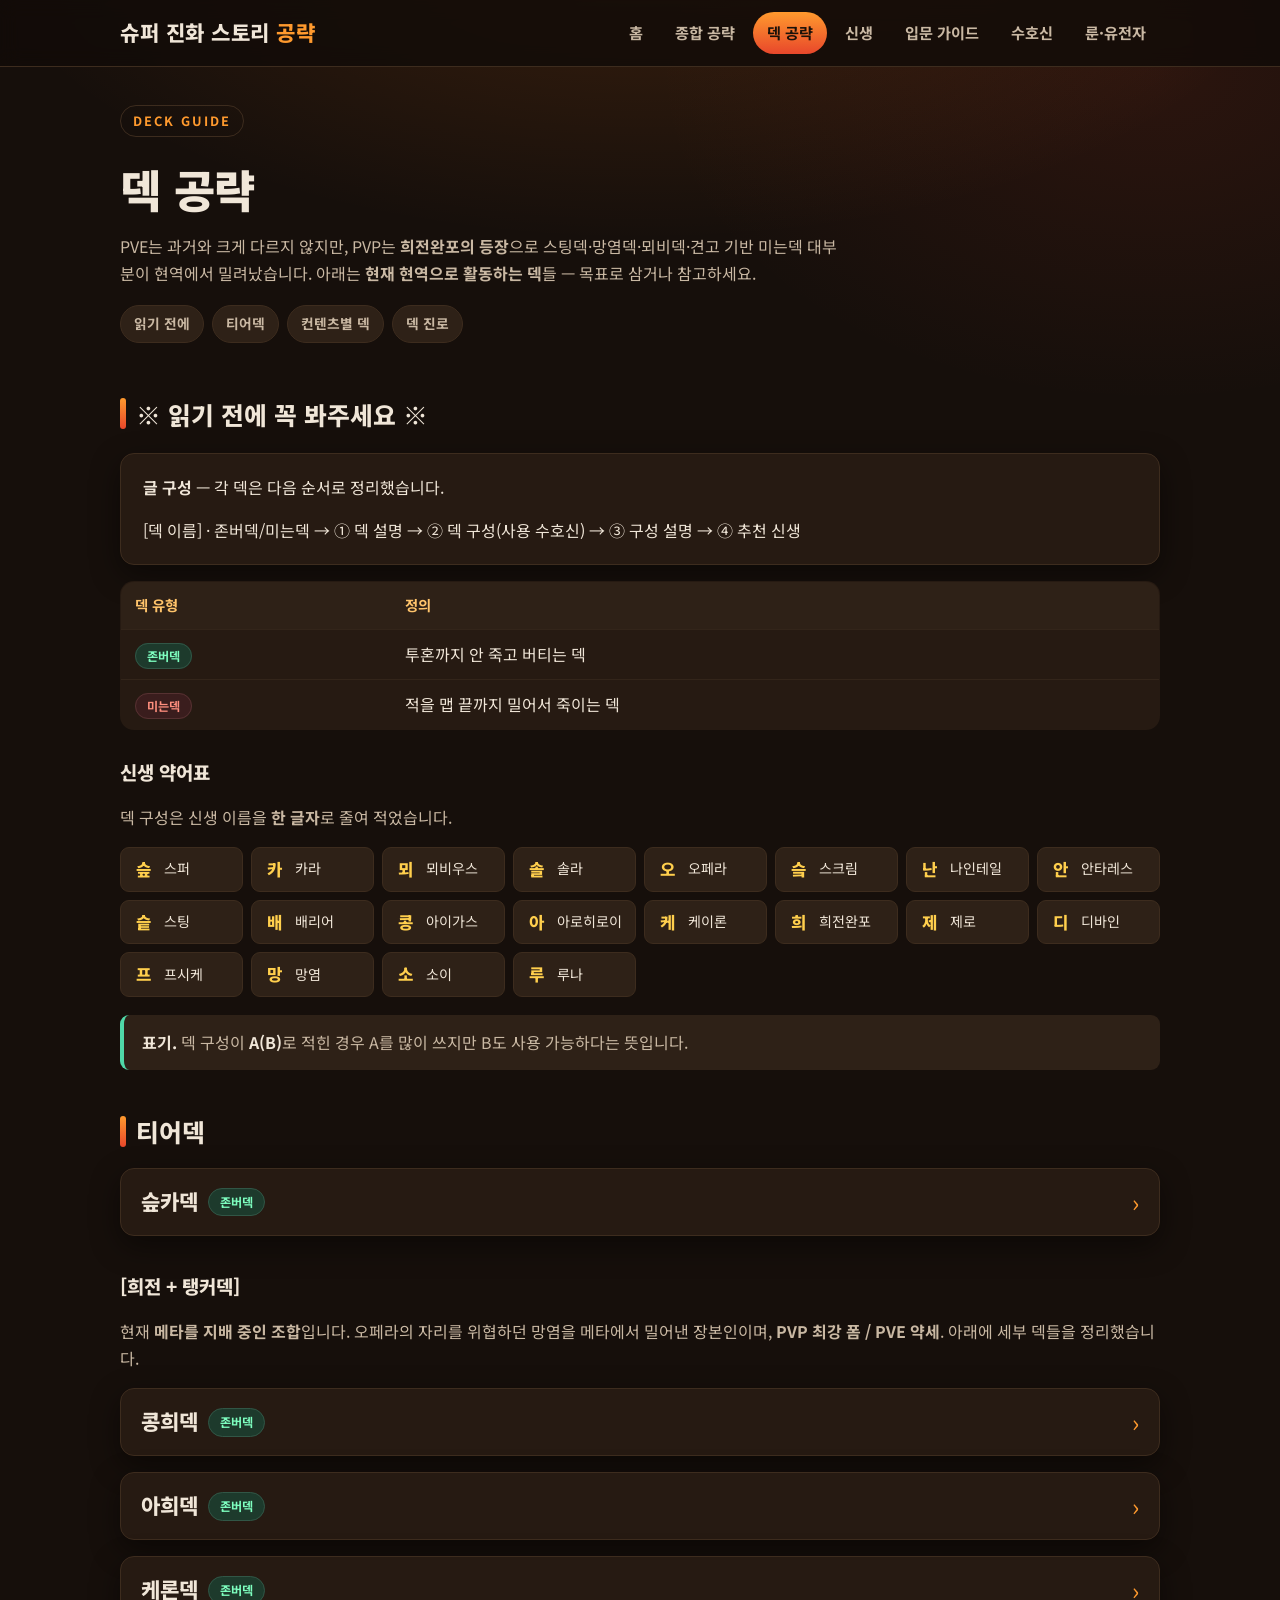
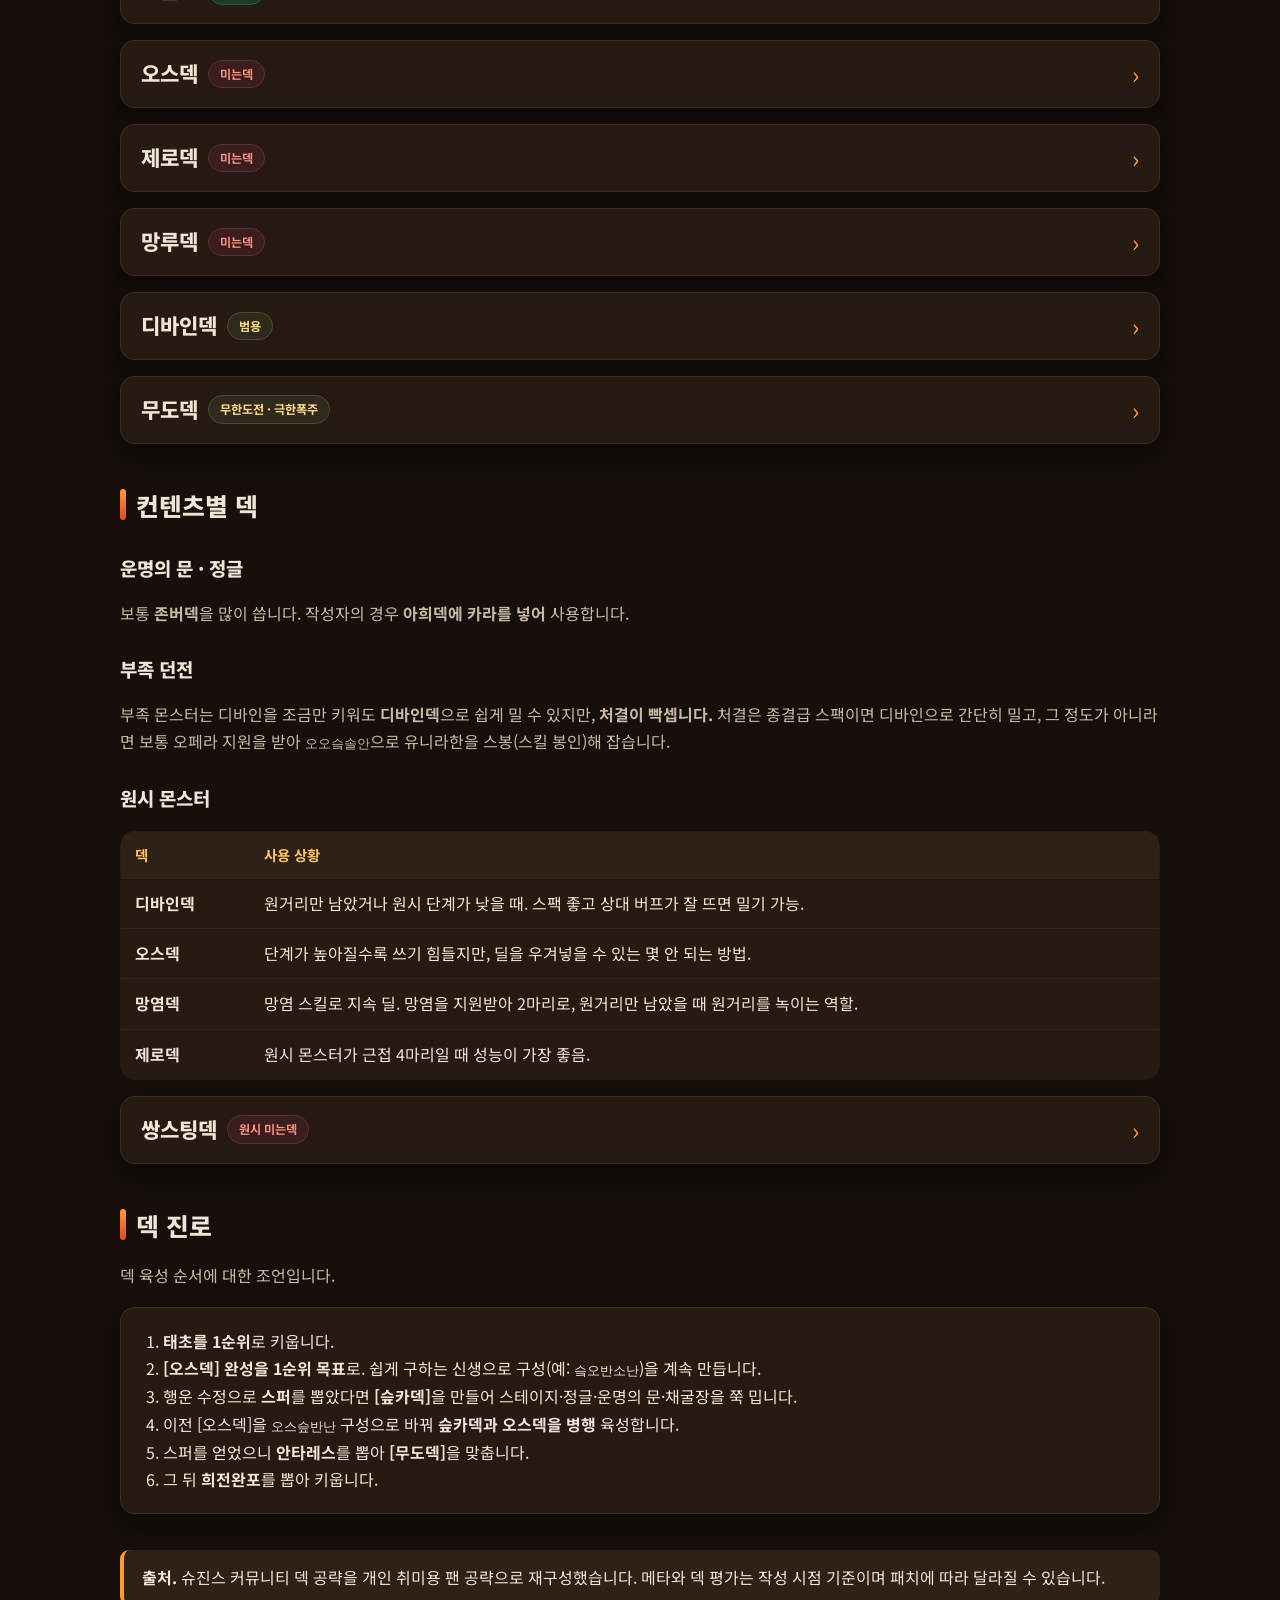
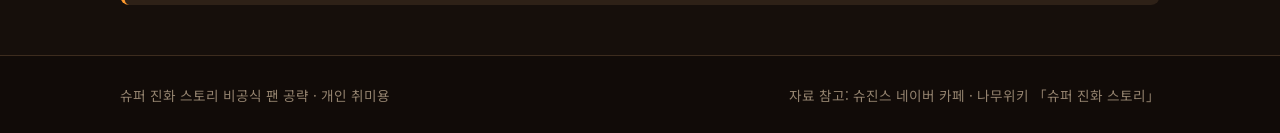
==== deck.html @ c597f644 "슈퍼 진화 스토리 공략 사이트 초기 배포 메인/종합공략/덱공략/신생/입문/수호신/룬·유전자 페이지 + 공유 CSS/JS. GitHub Pages 배포용(.nojekyll), 카페 " ====
<!DOCTYPE html>
<html lang="ko">
<head>
  <meta charset="UTF-8">
  <meta name="viewport" content="width=device-width, initial-scale=1.0">
  <title>덱 공략 — 슈퍼 진화 스토리</title>
  <meta name="description" content="슈퍼 진화 스토리 현역 덱 공략. 슾카덱·희전+탱커덱·오스덱·제로덱·디바인덱 등 PVP/PVE 현역 덱 구성과 운용, 덱 진로까지.">
  <link rel="preconnect" href="https://fonts.googleapis.com">
  <link rel="preconnect" href="https://fonts.gstatic.com" crossorigin>
  <link rel="stylesheet" href="https://fonts.googleapis.com/css2?family=Noto+Sans+KR:wght@400;500;700;800;900&display=swap">
  <link rel="stylesheet" href="assets/style.css">
</head>
<body>

  <header class="site-header">
    <div class="header-inner">
      <a class="brand" href="index.html">슈퍼 진화 스토리 <span>공략</span></a>
      <button class="nav-toggle" aria-label="메뉴 열기">☰</button>
      <nav class="site-nav">
        <a href="index.html">홈</a>
        <a href="tips.html">종합 공략</a>
        <a href="deck.html" aria-current="page">덱 공략</a>
        <a href="sinsaeng.html">신생</a>
        <a href="guide.html">입문 가이드</a>
        <a href="guardian.html">수호신</a>
        <a href="rune-gene.html">룬·유전자</a>
      </nav>
    </div>
  </header>

  <main class="wrap">
    <div class="page-head">
      <span class="kicker">Deck Guide</span>
      <h1>덱 공략</h1>
      <p class="lead">PVE는 과거와 크게 다르지 않지만, PVP는 <b>희전완포의 등장</b>으로
        스팅덱·망염덱·뫼비덱·견고 기반 미는덱 대부분이 현역에서 밀려났습니다.
        아래는 <b>현재 현역으로 활동하는 덱</b>들 — 목표로 삼거나 참고하세요.</p>
      <nav class="toc">
        <a href="#read">읽기 전에</a>
        <a href="#tier">티어덱</a>
        <a href="#content-deck">컨텐츠별 덱</a>
        <a href="#path">덱 진로</a>
      </nav>
    </div>

    <!-- ===== 읽기 전에 ===== -->
    <section class="block" id="read">
      <h2>※ 읽기 전에 꼭 봐주세요 ※</h2>

      <div class="panel">
        <p style="margin-top:0;"><b>글 구성</b> — 각 덱은 다음 순서로 정리했습니다.</p>
        <p style="margin:0;">[덱 이름] · 존버덱/미는덱 → ① 덱 설명 → ② 덱 구성(사용 수호신) → ③ 구성 설명 → ④ 추천 신생</p>
      </div>

      <div class="table-scroll">
        <table>
          <thead><tr><th>덱 유형</th><th>정의</th></tr></thead>
          <tbody>
            <tr><td><span class="deck-type survive">존버덱</span></td><td>투혼까지 안 죽고 버티는 덱</td></tr>
            <tr><td><span class="deck-type push">미는덱</span></td><td>적을 맵 끝까지 밀어서 죽이는 덱</td></tr>
          </tbody>
        </table>
      </div>

      <h3>신생 약어표</h3>
      <p>덱 구성은 신생 이름을 <b>한 글자</b>로 줄여 적었습니다.</p>
      <div class="abbr-grid">
        <div class="abbr"><span class="ab">슾</span> 스퍼</div>
        <div class="abbr"><span class="ab">카</span> 카라</div>
        <div class="abbr"><span class="ab">뫼</span> 뫼비우스</div>
        <div class="abbr"><span class="ab">솔</span> 솔라</div>
        <div class="abbr"><span class="ab">오</span> 오페라</div>
        <div class="abbr"><span class="ab">슼</span> 스크림</div>
        <div class="abbr"><span class="ab">난</span> 나인테일</div>
        <div class="abbr"><span class="ab">안</span> 안타레스</div>
        <div class="abbr"><span class="ab">슽</span> 스팅</div>
        <div class="abbr"><span class="ab">배</span> 배리어</div>
        <div class="abbr"><span class="ab">콩</span> 아이가스</div>
        <div class="abbr"><span class="ab">아</span> 아로히로이</div>
        <div class="abbr"><span class="ab">케</span> 케이론</div>
        <div class="abbr"><span class="ab">희</span> 희전완포</div>
        <div class="abbr"><span class="ab">제</span> 제로</div>
        <div class="abbr"><span class="ab">디</span> 디바인</div>
        <div class="abbr"><span class="ab">프</span> 프시케</div>
        <div class="abbr"><span class="ab">망</span> 망염</div>
        <div class="abbr"><span class="ab">소</span> 소이</div>
        <div class="abbr"><span class="ab">루</span> 루나</div>
      </div>
      <p class="note tip"><b>표기.</b> 덱 구성이 <b>A(B)</b>로 적힌 경우 A를 많이 쓰지만 B도 사용 가능하다는 뜻입니다.</p>
    </section>

    <!-- ===== 티어덱 ===== -->
    <section class="block" id="tier">
      <h2>티어덱</h2>

      <!-- 슾카덱 -->
      <details class="deck">
        <summary class="deck-head"><h3>슾카덱</h3><span class="deck-type survive">존버덱</span><span class="deck-chev">›</span></summary>
        <div class="deck-body">
        <p>스퍼의 압도적인 탱킹과 <b>최대 체력 비례 %딜</b>로 딜링하는 덱. <b>PVE 최강 사기덱</b>입니다.
          PVP에서는 하드카운터 망염 때문에 나락을 갔었지만, 희전완포 등장으로 망염이 안 쓰이기 시작하면서
          희전완포 상대로 약한 뫼비우스를 빼고, 희전덱의 카운터인 나인테일을 채용해
          <b>희전완포 + 탱커덱 상대로 좋은 모습</b>을 보입니다.</p>
        <figure class="deck-img">
          <img src="assets/img/deck_seupka.png" alt="슾카덱 구성 슾카뫼반솔" loading="lazy">
          <figcaption><span class="code">슾카뫼반솔</span> <span class="gd">· 수호신 주작</span></figcaption>
        </figure>
        <p>스퍼·카라·솔라를 고정하고 뒤에 원딜을 배치합니다. 스퍼를 쓸 때 가장 많이 쓰게 될 덱으로,
          스테이지 적 구성에 따라 변형되며 PVP에서 고스팩 상대도 이기는 모습을 보여줍니다.</p>
        <div class="deck-alt">
          <span class="lab">변형:</span> <code>슾카반솔난</code>
          <span class="gd">기린 / 백호 / 주작</span> — 희전완포 + 탱커 조합을 카운터.
          단 스퍼 체형을 크게 키워 나인테일 1스킬 같은 범위공격에서 후방 아군을 보호하는 것이 강제되고,
          다른 덱에 약해 <b>뉴비에겐 비추천</b>.
        </div>
        <p class="fixed">※ 스퍼 · 카라 · 반 · 솔라 고정</p>
        <p class="rec"><b>추천 신생</b> — 뫼비우스, 나인테일, 사룡, 안타레스, @</p>
      </div>
      </details>

      <!-- 희전 + 탱커덱 카테고리 -->
      <h3 style="margin-top:34px;">[희전 + 탱커덱]</h3>
      <p>현재 <b>메타를 지배 중인 조합</b>입니다. 오페라의 자리를 위협하던 망염을 메타에서 밀어낸 장본인이며,
        <b>PVP 최강 폼 / PVE 약세</b>. 아래에 세부 덱들을 정리했습니다.</p>

      <!-- 콩희덱 -->
      <details class="deck">
        <summary class="deck-head"><h3>콩희덱</h3><span class="deck-type survive">존버덱</span><span class="deck-chev">›</span></summary>
        <div class="deck-body">
        <figure class="deck-img">
          <img src="assets/img/deck_konghui.png" alt="콩희덱 구성 콩카슾희난" loading="lazy">
          <figcaption><span class="code">콩카슾희난</span> <span class="gd">· 수호신 주작 / 백호 / 기린 / 청룡</span></figcaption>
        </figure>
        <p>탱킹 능력이 최상급인 아이가스에 희전·카라를 기생시킨 덱. 희전덱 중 유일하게
          <b>PVE에서도 좋은 모습</b>(단, 후반 해협은 별로)을 보입니다. 주의할 점은 카라의 회오리보다
          아이가스의 이속이 빠르면 상대 원딜에게 아이가스가 녹을 수 있다는 점, 그리고 아이가스 4스킬 탓에
          <b>오스덱에 약합니다</b>. 위 구성이 거의 완벽에 가까워 추천합니다.</p>
        <p class="fixed">※ 아이가스 · 카라 · 희전완포 고정 / 스퍼 채용 추천</p>
        <p class="rec"><b>추천 신생</b> — 미드나이트, 사룡, 나인테일, 반, 안타레스</p>
      </div>
      </details>

      <!-- 아희덱 -->
      <details class="deck">
        <summary class="deck-head"><h3>아희덱</h3><span class="deck-type survive">존버덱</span><span class="deck-chev">›</span></summary>
        <div class="deck-body">
        <figure class="deck-img">
          <img src="assets/img/deck_ahui.png" alt="아희덱 구성 아슾희난솔" loading="lazy">
          <figcaption><span class="code">아슾희난솔</span> <span class="gd">· 수호신 주작 / 기린 / 청룡</span></figcaption>
        </figure>
        <p>희전덱 중 <b>PVP에서 가장 좋은 덱</b>. 아로히로이의 순수 탱킹이 매우 뛰어나 조합도 다양합니다.
          미러전에서는 반·사룡을 채용하는 쪽이 더 좋습니다.</p>
        <div class="deck-alt">
          <span class="lab">다른 구성:</span>
          <code>아슾희반솔</code><code>아카슾희솔</code><code>아카반사난</code><code>아콩슾희난</code>
        </div>
        <p>스팩이 안 좋다면 <b>솔라 채용</b>을 추천합니다.</p>
        <p class="fixed">※ 아로히로이 · 희전완포 고정</p>
        <p class="rec"><b>추천 신생</b> — 스퍼, 나인테일, 솔라, 사룡, 반, 카라, 미드나이트, 아이가스, @</p>
      </div>
      </details>

      <!-- 케론덱 -->
      <details class="deck">
        <summary class="deck-head"><h3>케론덱</h3><span class="deck-type survive">존버덱</span><span class="deck-chev">›</span></summary>
        <div class="deck-body">
        <figure class="deck-img">
          <img src="assets/img/deck_keron.png" alt="케론덱 구성 케카희반솔" loading="lazy">
          <figcaption><span class="code">케카희반솔</span> <span class="gd">· 수호신 주작 / 기린 / 청룡</span></figcaption>
        </figure>
        <p>희전덱 중 성능은 가장 안 좋다고 평가받지만, <b>희전만 있다면 가장 만들기 쉬운</b> 장점이 있습니다.
          스킬 봉인을 막는 반, 힐러 겸 딜러 솔라, 케이론의 체급을 올려줄 카라가 모두 중요해
          위 구성을 거의 고정으로 사용합니다.</p>
        <p class="note">PVE에서는 희전 대신 <b>뫼비</b>를 채용합니다.</p>
      </div>
      </details>

      <!-- 오스덱 -->
      <details class="deck">
        <summary class="deck-head"><h3>오스덱</h3><span class="deck-type push">미는덱</span><span class="deck-chev">›</span></summary>
        <div class="deck-body">
        <p>모든 덱 상대로 이길 수도 질 수도 있는 덱. 이 게임에서 <b>가장 오래 메타 상위권에 군림</b> 중입니다.
          못 이기던 덱도 희전완포를 채용해 이기며, 현재 메타를 지배하는 <b>희전 + 탱커 조합을 카운터치기 가장 좋은 덱</b>입니다.</p>
        <figure class="deck-img">
          <img src="assets/img/deck_oseu.png" alt="오스덱 구성 슼오희반난" loading="lazy">
          <figcaption><span class="code">슼오희반난</span> <span class="gd">· 수호신 청룡 / 기린 / 백호</span></figcaption>
        </figure>
        <p>오페라·스크림을 고정하고 뒤에 원딜을 배치합니다. 현재 메타 최다 사용 조합이고 구성이 가장 자유로워,
          희전 + 탱커 조합을 녹이는 데 최적화돼 있습니다. 카라를 쓰는 덱 상대로는 나인테일을 앞에 배치해
          회오리 타이밍을 엇나가게 만듭니다. 미러전에서는 안타·스퍼를 채용한 덱이 좋습니다(예: <code>슼오슾반안</code>).</p>
        <div class="deck-alt">
          <span class="lab">다른 구성:</span>
          <code>슼오슾반안(난)</code><code>슼오슽반안(난)</code><code>슼오배반안(난)</code><code>슼오아안난</code>
        </div>
        <p class="fixed">※ 오페라 · 스크림 고정</p>
        <p class="rec"><b>추천 신생</b> — 희전완포, 스퍼, 반, 안타레스, 사룡, 나인테일, 스팅, 베리어, 아로히로이, @</p>
        <p class="note tip"><b>질문 많은 부분.</b> 스크림은 빨리 죽어서 오페라에게 버프를 주는 역할입니다 — <b>빨리 죽는 게 정상</b>이에요.</p>
      </div>
      </details>

      <!-- 제로덱 -->
      <details class="deck">
        <summary class="deck-head"><h3>제로덱</h3><span class="deck-type push">미는덱</span><span class="deck-chev">›</span></summary>
        <div class="deck-body">
        <p>압도적인 DPS로 상대를 녹이는 덱. 희전완포 등장으로 PVP에서는 밀려났지만,
          <b>오스덱을 잘 잡고 후반 스테이지를 밀기 위해 필수</b>로 만들어야 합니다.
          단, <b>견고룬 단계가 매우 중요</b>해 뉴비에겐 비추천.</p>
        <figure class="deck-img">
          <img src="assets/img/deck_zero.png" alt="제로덱 구성 배제슼(카)슽안" loading="lazy">
          <figcaption><span class="code">배제슼(카)슽안</span> <span class="gd">· 수호신 청룡</span></figcaption>
        </figure>
        <p>제로의 스킬을 활용해 상대를 벽까지 밀기 위해 근접 4마리 이상을 채용하고, 범위 공격이 있는 원딜을 배치합니다.
          제로가 초반에 녹는 것을 막아줄 배리어·스팅, 제로의 체급을 올려줄 스크림이나 카라를 채용합니다.
          스크림·카라 대신 울티머스·브루엘을 넣기도 합니다.</p>
        <p class="fixed">※ 배리어 · 제로 · 스팅 · @(근접) 고정</p>
        <p class="rec"><b>추천 신생</b> — 안타레스, 나인테일, 카르마, 브루엘, 울티머스</p>
      </div>
      </details>

      <!-- 망루덱 -->
      <details class="deck">
        <summary class="deck-head"><h3>망루덱</h3><span class="deck-type push">미는덱</span><span class="deck-chev">›</span></summary>
        <div class="deck-body">
        <p>이 글에 넣을지 가장 고민한 덱. 한 문장으로 요약하면 <i>"희전완포 나오기 전의 범부"</i>.
          슾카덱을 굉장히 잘 잡고, 희전덱 중 아희덱과는 비비지만 나머지 희전덱(특히 콩희, 오스+희전)은 못 이깁니다.</p>
        <figure class="deck-img">
          <img src="assets/img/deck_mangru.png" alt="망루덱 구성 망슼슽루안(난)" loading="lazy">
          <figcaption><span class="code">망슼슽루안(난)</span> <span class="gd">· 수호신 주작 / 청룡 / 기린</span></figcaption>
        </figure>
        <p>스크림 버프가 있을 때 최대한 이득을 봐야 하므로 <b>스크림·망염의 스팩이 매우 중요</b>합니다.
          스크림 대신 카라를 채용하기도 하지만, 희전완포의 존재 때문에 스크림이 더 좋습니다.</p>
        <p class="fixed">※ 망염 맨 앞 고정 · 루나 고정</p>
        <p class="rec"><b>추천 신생</b> — 희전완포, 스팅, 안타, 반(루나 채용 시 X), 스크림, 카라, 나인테일, 프시케, 사룡</p>
      </div>
      </details>

      <!-- 디바인덱 -->
      <details class="deck">
        <summary class="deck-head"><h3>디바인덱</h3><span class="deck-type util">범용</span><span class="deck-chev">›</span></summary>
        <div class="deck-body">
        <p>슾카덱 다음으로 <b>스테이지 밀기 좋은 덱</b>. 버프 제거가 있는 반이 하드카운터라 PVP에서는 안 좋지만,
          반이 없는 스테이지에서 활약합니다.</p>
        <figure class="deck-img">
          <img src="assets/img/deck_divine.png" alt="디바인덱 구성 디카뫼프솔" loading="lazy">
          <figcaption><span class="code">디카뫼프솔</span></figcaption>
        </figure>
        <p>디바인은 수호신을 쓰면 버프가 생기며 점점 강해지는 스킬을 가졌습니다. 수호신마다 버프가 다르며
          (기린은 상대에게 디버프), 이런 특성 때문에 디바인을 필두로 <b>디바인이 약한 타이밍을 보호해줄
          친구들</b>로 구성합니다.</p>
        <p class="note"><b>수호신 사용 순서:</b> 현무 → 기린 → 청룡 → 주작 → 백호</p>
        <p class="fixed">※ 디바인 고정</p>
        <p class="rec"><b>추천 신생</b> — 카라, 스크림, 프시케, 스팅, 뫼비우스, 솔라, 루나, 희전완포, 나인테일, 안타레스</p>
      </div>
      </details>

      <!-- 무도덱 -->
      <details class="deck">
        <summary class="deck-head"><h3>무도덱</h3><span class="deck-type util">무한도전 · 극한폭주</span><span class="deck-chev">›</span></summary>
        <div class="deck-body">
        <p>말 그대로 <b>무한도전·극한폭주에서만</b> 사용하는 덱. 소이 / 희전완포 중 무엇을 채용하느냐에 따라
          덱이 달라집니다. 둘 중 더 좋은 건 <b>종결 기준 소이</b>입니다.</p>
        <div class="note warn">안타가 들어가면 안타의 스택이 쌓일 때 <b>폭주가 적용 안 되는 버그</b>가 있어,
          <b>카라를 맨 앞에 두는 것을 고정</b>으로 합니다.</div>
        <figure class="deck-img">
          <img src="assets/img/deck_mudo_hui.png" alt="무도덱 희전완포 사용 구성 카안난솔오" loading="lazy">
          <figcaption><span class="code">카안난솔오</span> <span class="gd">· 희전완포 사용 · 지원: 희전완포 &gt; 스퍼</span></figcaption>
        </figure>
        <figure class="deck-img">
          <img src="assets/img/deck_mudo_soi.png" alt="무도덱 소이 사용 구성 카안난솔소" loading="lazy">
          <figcaption><span class="code">카안난솔소</span> <span class="gd">· 소이 사용 · 지원: 오페라 &gt; 스퍼</span></figcaption>
        </figure>
      </div>
      </details>
    </section>

    <!-- ===== 컨텐츠별 덱 ===== -->
    <section class="block" id="content-deck">
      <h2>컨텐츠별 덱</h2>

      <h3>운명의 문 · 정글</h3>
      <p>보통 <b>존버덱</b>을 많이 씁니다. 작성자의 경우 <b>아희덱에 카라를 넣어</b> 사용합니다.</p>

      <h3>부족 던전</h3>
      <p>부족 몬스터는 디바인을 조금만 키워도 <b>디바인덱</b>으로 쉽게 밀 수 있지만, <b>처결이 빡셉니다.</b>
        처결은 종결급 스팩이면 디바인으로 간단히 밀고, 그 정도가 아니라면 보통 오페라 지원을 받아
        <code>오오슼솔안</code>으로 유니라한을 스봉(스킬 봉인)해 잡습니다.</p>

      <h3>원시 몬스터</h3>
      <div class="table-scroll">
        <table>
          <thead><tr><th>덱</th><th>사용 상황</th></tr></thead>
          <tbody>
            <tr><td><b>디바인덱</b></td><td>원거리만 남았거나 원시 단계가 낮을 때. 스팩 좋고 상대 버프가 잘 뜨면 밀기 가능.</td></tr>
            <tr><td><b>오스덱</b></td><td>단계가 높아질수록 쓰기 힘들지만, 딜을 우겨넣을 수 있는 몇 안 되는 방법.</td></tr>
            <tr><td><b>망염덱</b></td><td>망염 스킬로 지속 딜. 망염을 지원받아 2마리로, 원거리만 남았을 때 원거리를 녹이는 역할.</td></tr>
            <tr><td><b>제로덱</b></td><td>원시 몬스터가 근접 4마리일 때 성능이 가장 좋음.</td></tr>
          </tbody>
        </table>
      </div>

      <details class="deck">
        <summary class="deck-head"><h3>쌍스팅덱</h3><span class="deck-type push">원시 미는덱</span><span class="deck-chev">›</span></summary>
        <div class="deck-body">
        <p>원시를 가장 잘 미는 덱. 근접만 녹일 수 있어, 한 번에 밀기 불가능한 <b>높은 단계 원시(보통 원시 3 이상)</b>에서
          사용합니다. <b>스크림과 스팅만 있으면</b> 사용 가능합니다.</p>
        <figure class="deck-img">
          <img src="assets/img/deck_ssangsting.png" alt="쌍스팅덱 구성 카솔슼슽슽" loading="lazy">
          <figcaption><span class="code">카솔슼슽슽</span></figcaption>
        </figure>
        <p>맨 앞에 자폭용 카라를 배치하고 스크림·솔라의 폭주를 터트린 뒤, 최후방의 스팅에
          <b>폭주 스크림 + 폭주 솔라 버프</b>를 입혀 반사딜로 녹이는 덱입니다. 수호신 계약 만렙이면
          현무 → 주작, 만렙이 아니라면 타이밍 맞춰 주작을 쓰면 됩니다.
          고스팩이라 카라가 소중하면 카라 대신 <b>부쉬에 신속룬</b>을 달아 폭주를 터트립니다.</p>
      </div>
      </details>
    </section>

    <!-- ===== 덱 진로 ===== -->
    <section class="block" id="path">
      <h2>덱 진로</h2>
      <p>덱 육성 순서에 대한 조언입니다.</p>
      <div class="panel">
        <ol style="margin:0; padding-left:20px;">
          <li><b>태초를 1순위</b>로 키웁니다.</li>
          <li><b>[오스덱] 완성을 1순위 목표</b>로. 쉽게 구하는 신생으로 구성(예: <code>슼오반소난</code>)을 계속 만듭니다.</li>
          <li>행운 수정으로 <b>스퍼</b>를 뽑았다면 <b>[슾카덱]</b>을 만들어 스테이지·정글·운명의 문·채굴장을 쭉 밉니다.</li>
          <li>이전 [오스덱]을 <code>오스슾반난</code> 구성으로 바꿔 <b>슾카덱과 오스덱을 병행</b> 육성합니다.</li>
          <li>스퍼를 얻었으니 <b>안타레스</b>를 뽑아 <b>[무도덱]</b>을 맞춥니다.</li>
          <li>그 뒤 <b>희전완포</b>를 뽑아 키웁니다.</li>
        </ol>
      </div>
    </section>

    <div class="note" style="margin-top:36px;">
      <b>출처.</b> 슈진스 커뮤니티 덱 공략을 개인 취미용 팬 공략으로 재구성했습니다.
      메타와 덱 평가는 작성 시점 기준이며 패치에 따라 달라질 수 있습니다.
    </div>

  </main>

  <footer class="site-footer">
    <div class="wrap">
      <span>슈퍼 진화 스토리 비공식 팬 공략 · 개인 취미용</span>
      <span>자료 참고: 슈진스 네이버 카페 · 나무위키 「슈퍼 진화 스토리」</span>
    </div>
  </footer>

  <script src="assets/script.js"></script>
</body>
</html>
---- assets/style.css ----
/* =========================================================
   슈퍼 진화 스토리 공략 — 공유 스타일
   다크 게임위키 테마 (게임 아트의 어둑한 실루엣 + 호박/잿불 톤)
   ========================================================= */

/* 폰트는 각 HTML <head>의 <link>로 로드 (file:// 환경에서 @import보다 안정적) */

:root {
  --bg:        #160f0b;
  --bg-2:      #1f1610;
  --panel:     #261a12;
  --panel-2:   #2e2117;
  --line:      #3d2c1e;
  --line-soft: #33251a;

  --ink:       #f0e6d8;
  --ink-soft:  #c9b8a3;
  --ink-mut:   #93826e;

  --amber:     #ff9a2e;
  --amber-lt:  #ffc46b;
  --ember:     #e8472b;
  --gold:      #ffcf4d;
  --jade:      #4fd8a8;

  --radius:    14px;
  --radius-sm: 9px;
  --shadow:    0 10px 30px rgba(0,0,0,.45);
  --maxw:      1080px;

  /* 제목·부제목·본문 모두 Noto Sans KR (굵기로 위계 구분) — 가장 표준·안정 */
  --head-xl: 'Noto Sans KR', 'Malgun Gothic', 'Apple SD Gothic Neo', sans-serif;
  --head:    'Noto Sans KR', 'Malgun Gothic', 'Apple SD Gothic Neo', sans-serif;
  --body:    'Noto Sans KR', 'Malgun Gothic', 'Apple SD Gothic Neo', sans-serif;
}

* { box-sizing: border-box; }

html { scroll-behavior: smooth; }

body {
  margin: 0;
  font-family: var(--body);
  color: var(--ink);
  line-height: 1.7;
  background:
    radial-gradient(1100px 520px at 50% -8%, rgba(255,122,30,.16), transparent 60%),
    radial-gradient(900px 600px at 90% 8%, rgba(232,71,43,.10), transparent 55%),
    var(--bg);
  background-attachment: fixed;
}

a { color: var(--amber-lt); text-decoration: none; }
a:hover { color: var(--gold); }

img { max-width: 100%; display: block; }

.wrap { max-width: var(--maxw); margin: 0 auto; padding: 0 20px; }

/* ---------- 헤더 / 네비 ---------- */
.site-header {
  position: sticky; top: 0; z-index: 50;
  background: rgba(18,12,8,.82);
  backdrop-filter: blur(10px);
  border-bottom: 1px solid var(--line);
}
.header-inner {
  max-width: var(--maxw); margin: 0 auto; padding: 12px 20px;
  display: flex; align-items: center; gap: 18px;
}
.brand {
  font-family: var(--head); font-weight: 800;
  font-size: 1.32rem; letter-spacing: .5px;
  color: var(--ink); white-space: nowrap;
}
.brand span { color: var(--amber); }
.brand:hover { color: var(--ink); }

.site-nav { display: flex; gap: 4px; margin-left: auto; flex-wrap: wrap; }
.site-nav a {
  font-weight: 700; font-size: .95rem;
  color: var(--ink-soft);
  padding: 8px 14px; border-radius: 999px;
  transition: background .15s, color .15s;
}
.site-nav a:hover { background: var(--panel-2); color: var(--ink); }
.site-nav a[aria-current="page"] {
  background: linear-gradient(180deg, var(--amber), var(--ember));
  color: #1a1109;
}

.nav-toggle {
  display: none; margin-left: auto;
  background: var(--panel-2); color: var(--ink);
  border: 1px solid var(--line); border-radius: 10px;
  font-size: 1.3rem; line-height: 1; padding: 6px 12px; cursor: pointer;
}

/* ---------- 히어로 ---------- */
.hero {
  position: relative; overflow: hidden;
  border-bottom: 1px solid var(--line);
}
.hero-media { position: relative; }
.hero-media img { width: 100%; max-height: 360px; object-fit: cover; opacity: .55; }
.hero-overlay {
  position: absolute; inset: 0;
  display: flex; flex-direction: column; justify-content: center;
  padding: 0 24px;
  background: linear-gradient(90deg, rgba(18,12,8,.86) 0%, rgba(18,12,8,.4) 55%, transparent 100%);
}
.hero h1 {
  font-family: var(--head-xl); font-weight: 900; margin: 0;
  font-size: clamp(2rem, 6vw, 3.4rem); line-height: 1.18;
  letter-spacing: -.2px;
  text-shadow: 0 4px 18px rgba(0,0,0,.6);
}
.hero h1 em { color: var(--amber); font-style: normal; }
.hero p { max-width: 540px; color: var(--ink-soft); margin: 12px 0 0; }

/* ---------- 페이지 타이틀(서브페이지) ---------- */
.page-head { padding: 38px 0 10px; }
.page-head .kicker {
  display: inline-block; font-weight: 700; font-size: .8rem; letter-spacing: 2px;
  color: var(--amber); text-transform: uppercase;
  border: 1px solid var(--line); border-radius: 999px; padding: 4px 12px;
}
.page-head h1 {
  font-family: var(--head-xl); font-weight: 900; font-size: clamp(1.9rem, 5vw, 2.8rem);
  margin: 14px 0 6px; letter-spacing: -.2px;
}
.page-head .lead { color: var(--ink-soft); max-width: 720px; margin: 0; }

main { padding-bottom: 70px; }

/* ---------- 섹션 ---------- */
section.block { margin-top: 40px; }
section.block > h2 {
  font-family: var(--head); font-weight: 800; font-size: 1.55rem;
  margin: 0 0 4px; display: flex; align-items: center; gap: 10px;
}
section.block > h2::before {
  content: ""; width: 6px; height: 1.25em; border-radius: 3px;
  background: linear-gradient(var(--amber), var(--ember));
}
section.block > p { color: var(--ink-soft); }

h3 { font-family: var(--head); font-weight: 800; font-size: 1.18rem; margin: 26px 0 8px; }

/* ---------- 카드 그리드 (메인 네비) ---------- */
.card-grid {
  display: grid; gap: 18px; margin-top: 26px;
  grid-template-columns: repeat(auto-fit, minmax(220px, 1fr));
}
.nav-card {
  display: block; padding: 22px; border-radius: var(--radius);
  background: linear-gradient(180deg, var(--panel), var(--bg-2));
  border: 1px solid var(--line);
  box-shadow: var(--shadow);
  transition: transform .15s, border-color .15s;
}
.nav-card:hover { transform: translateY(-4px); border-color: var(--amber); color: var(--ink); }
.nav-card .ico { font-size: 1.9rem; }
.nav-card h3 { margin: 8px 0 6px; color: var(--ink); }
.nav-card p { margin: 0; color: var(--ink-mut); font-size: .92rem; }

/* ---------- 메인 featured CTA ---------- */
.featured-cta {
  display: flex; align-items: center; gap: 18px; flex-wrap: wrap;
  margin-top: 28px; padding: 22px 24px; border-radius: var(--radius);
  background: linear-gradient(110deg, rgba(255,154,46,.18), rgba(232,71,43,.12));
  border: 1px solid var(--amber); box-shadow: var(--shadow);
}
.featured-cta .fc-ico { font-size: 2.4rem; line-height: 1; }
.featured-cta .fc-text { flex: 1 1 280px; }
.featured-cta h2 {
  font-family: var(--head); font-weight: 800; margin: 0 0 4px; font-size: 1.5rem; color: var(--ink);
}
.featured-cta h2::before { content: none; }
.featured-cta p { margin: 0; color: var(--ink-soft); font-size: .95rem; }
.featured-cta .fc-btn {
  flex: none; font-weight: 700; padding: 12px 22px; border-radius: 999px;
  background: linear-gradient(180deg, var(--amber), var(--ember)); color: #1a1109;
}
.featured-cta .fc-btn:hover { filter: brightness(1.08); color: #1a1109; }

/* ---------- 일반 패널 / figure ---------- */
.panel {
  background: var(--panel); border: 1px solid var(--line);
  border-radius: var(--radius); padding: 20px 22px; margin-top: 18px;
  box-shadow: var(--shadow);
}
figure.shot { margin: 22px 0; }
figure.shot img {
  width: 100%; border-radius: var(--radius); border: 1px solid var(--line);
  box-shadow: var(--shadow);
}
figure.shot figcaption {
  margin-top: 8px; font-size: .85rem; color: var(--ink-mut); text-align: center;
}

/* 작은/세로 이미지는 원본 크기에 가깝게, 가운데 정렬 */
figure.shot.narrow img { width: auto; max-width: 240px; margin: 0 auto; }

/* 이미지 비교(2열) */
.img-compare {
  display: grid; gap: 16px; margin: 22px 0;
  grid-template-columns: repeat(auto-fit, minmax(260px, 1fr));
}
.img-compare figure.shot { margin: 0; }

/* 이미지 플레이스홀더 슬롯 */
.img-slot {
  margin: 22px 0; border: 2px dashed var(--line);
  border-radius: var(--radius); background: var(--bg-2);
  min-height: 150px; display: flex; flex-direction: column;
  align-items: center; justify-content: center; gap: 6px;
  color: var(--ink-mut); text-align: center; padding: 24px;
}
.img-slot .ico { font-size: 2rem; opacity: .6; }
.img-slot small { font-size: .8rem; }

/* ---------- 콜아웃 ---------- */
.note {
  border-left: 4px solid var(--amber);
  background: var(--panel-2); border-radius: var(--radius-sm);
  padding: 14px 18px; margin: 18px 0;
}
.note.tip    { border-left-color: var(--jade); }
.note.warn   { border-left-color: var(--ember); }
.note b { color: var(--ink); }

/* ---------- 표 ---------- */
.table-scroll { overflow-x: auto; margin: 16px 0; }
table {
  width: 100%; border-collapse: collapse; min-width: 460px;
  background: var(--panel); border-radius: var(--radius); overflow: hidden;
  border: 1px solid var(--line);
}
th, td { padding: 11px 14px; text-align: left; border-bottom: 1px solid var(--line-soft); }
th {
  background: var(--panel-2); font-family: var(--body); font-weight: 700;
  color: var(--amber-lt); font-size: .9rem; white-space: nowrap;
}
tbody tr:hover { background: rgba(255,154,46,.06); }
tbody tr:last-child td { border-bottom: 0; }
td .lv { font-weight: 700; color: var(--gold); }

/* ---------- 배지 / 포지션 태그 ---------- */
.tag {
  display: inline-block; font-size: .78rem; font-weight: 700;
  padding: 2px 9px; border-radius: 999px; border: 1px solid var(--line);
  color: var(--ink-soft); white-space: nowrap;
}
.tag.tank   { background: #1d2b3a; color: #7ec5ff; border-color: #2c4156; }
.tag.dps    { background: #3a1d1d; color: #ff8f7e; border-color: #563131; }
.tag.range  { background: #3a2f1d; color: #ffce7e; border-color: #564a31; }
.tag.support{ background: #1d3a2c; color: #7effc0; border-color: #315646; }

/* ---------- 룬 색상 스와치 ---------- */
.rune-grades { display: flex; flex-wrap: wrap; gap: 10px; margin: 16px 0; }
.rune-chip {
  display: flex; align-items: center; gap: 8px;
  padding: 6px 12px 6px 8px; border-radius: 999px;
  background: var(--panel-2); border: 1px solid var(--line); font-size: .85rem;
}
.swatch { width: 18px; height: 18px; border-radius: 50%; border: 2px solid rgba(255,255,255,.25); }

/* ---------- 수호신 카드 ---------- */
.guardian {
  margin-top: 24px; border-radius: var(--radius); overflow: hidden;
  border: 1px solid var(--line); background: var(--panel); box-shadow: var(--shadow);
}
.guardian-head {
  display: flex; gap: 16px; align-items: center; padding: 16px 18px;
  border-bottom: 1px solid var(--line);
  background: linear-gradient(90deg, var(--panel-2), transparent);
}
.guardian-head img {
  width: 120px; height: 72px; object-fit: cover; border-radius: var(--radius-sm);
  border: 1px solid var(--line); flex: none;
}
.guardian-head h3 { margin: 0; font-size: 1.4rem; color: var(--ink); }
.guardian-head .role { color: var(--ink-mut); font-size: .9rem; }
.guardian-body { padding: 6px 18px 18px; }

/* 진화 다이어그램 */
.evo {
  display: flex; align-items: center; gap: 10px; flex-wrap: wrap;
  margin: 14px 0;
}
.evo-node {
  background: var(--panel-2); border: 1px solid var(--line);
  border-radius: var(--radius-sm); padding: 10px 14px; min-width: 86px; text-align: center;
}
.evo-node .nm { font-weight: 700; }
.evo-node .st { font-size: .76rem; color: var(--ink-mut); }
.evo-arrow { color: var(--amber); font-size: 1.4rem; }
.evo-branch { display: flex; flex-direction: column; gap: 8px; }

/* ---------- 덱 카드 ---------- */
.deck {
  margin-top: 16px; border-radius: var(--radius); overflow: hidden;
  background: var(--panel); border: 1px solid var(--line); box-shadow: var(--shadow);
}
summary.deck-head {
  display: flex; align-items: center; gap: 10px; flex-wrap: wrap;
  cursor: pointer; padding: 15px 20px; list-style: none; user-select: none;
  transition: background .15s;
}
summary.deck-head::-webkit-details-marker { display: none; }
summary.deck-head::marker { content: ""; }
summary.deck-head:hover { background: var(--panel-2); }
.deck-head h3 { font-family: var(--head); font-weight: 800; margin: 0; font-size: 1.32rem; color: var(--ink); }
.deck-chev {
  margin-left: auto; color: var(--amber); font-size: 1.5rem; line-height: 1;
  transition: transform .2s;
}
details.deck[open] .deck-chev { transform: rotate(90deg); }
details.deck[open] summary.deck-head { border-bottom: 1px solid var(--line); }
.deck-body { padding: 10px 20px 18px; }
.deck-body > :first-child { margin-top: 6px; }
.deck-type {
  font-size: .76rem; font-weight: 700; padding: 3px 11px; border-radius: 999px;
}
.deck-type.survive { background: #1d3a2c; color: #7effc0; border: 1px solid #315646; }
.deck-type.push    { background: #3a1d1d; color: #ff8f7e; border: 1px solid #563131; }
.deck-type.util    { background: #2f2a1d; color: #ffd98a; border: 1px solid #50492f; }

.deck-code {
  display: flex; flex-wrap: wrap; align-items: baseline; gap: 6px 16px;
  margin: 14px 0; padding: 13px 16px; border-radius: var(--radius-sm);
  background: var(--panel-2); border: 1px solid var(--line);
}
.deck-code .comp {
  font-family: var(--head); font-size: 1.5rem; letter-spacing: 3px; color: var(--gold);
}
.deck-code .gd { font-size: .9rem; color: var(--ink-soft); }
.deck-code .gd b { color: var(--amber-lt); }
/* 덱 구성 이미지 */
.deck-img { margin: 14px 0; }
.deck-img img {
  width: 100%; border-radius: var(--radius-sm); border: 1px solid var(--line);
  box-shadow: var(--shadow); background: #efe6cf;
}
.deck-img figcaption {
  margin-top: 8px; font-size: .92rem; color: var(--ink-soft); text-align: center;
}
.deck-img figcaption .code {
  font-family: var(--head); font-weight: 800; color: var(--gold); letter-spacing: 1px; font-size: 1.05rem;
}
.deck-img figcaption .gd { color: var(--ink-mut); }

.deck-alt { margin: 10px 0; }
.deck-alt .lab { font-weight: 700; color: var(--ink-soft); font-size: .9rem; }
.deck-alt code {
  display: inline-block; margin: 3px 6px 3px 0; padding: 3px 10px;
  background: var(--bg-2); border: 1px solid var(--line); border-radius: 7px;
  font-family: var(--head); font-weight: 700; letter-spacing: 1px; color: var(--amber-lt); font-size: .95rem;
}
.deck .fixed { font-weight: 700; color: var(--ember); margin: 12px 0 4px; }
.deck .rec { margin: 6px 0 0; }
.deck .rec b { color: var(--amber-lt); }

/* 약어 범례 */
.abbr-grid {
  display: grid; gap: 8px; margin: 16px 0;
  grid-template-columns: repeat(auto-fill, minmax(118px, 1fr));
}
.abbr {
  display: flex; align-items: center; gap: 8px;
  padding: 7px 11px; border-radius: var(--radius-sm);
  background: var(--panel-2); border: 1px solid var(--line); font-size: .88rem;
}
.abbr .ab {
  font-family: var(--head); font-weight: 800; color: var(--gold); font-size: 1.05rem;
  width: 1.4em; text-align: center; flex: none;
}

/* ---------- 신생 갤러리 + 모달 ---------- */
.sinsaeng-grid {
  display: grid; gap: 14px; margin: 20px 0;
  grid-template-columns: repeat(auto-fill, minmax(128px, 1fr));
}
.sinsaeng-card {
  cursor: pointer; border: 1px solid var(--line); border-radius: var(--radius);
  background: var(--panel); overflow: hidden; padding: 0; text-align: center;
  font-family: var(--body); color: var(--ink);
  display: flex; flex-direction: column; transition: transform .15s, border-color .15s;
}
.sinsaeng-card:hover { transform: translateY(-4px); border-color: var(--amber); }
.sinsaeng-card img {
  width: 100%; aspect-ratio: 1 / 1; object-fit: cover; display: block; background: #efe6cf;
}
.sinsaeng-card .nm { padding: 8px 6px 4px; font-weight: 800; font-size: .98rem; }
.sinsaeng-card .badges {
  padding: 0 6px 9px; display: flex; gap: 4px; justify-content: center; flex-wrap: wrap;
}

dialog.sinsaeng-modal {
  width: min(760px, 92vw); max-height: 88vh; padding: 0;
  border: 1px solid var(--line); border-radius: var(--radius);
  background: var(--panel); color: var(--ink); box-shadow: 0 20px 60px rgba(0,0,0,.6);
  overflow: hidden;
}
dialog.sinsaeng-modal::backdrop { background: rgba(0,0,0,.62); backdrop-filter: blur(2px); }
.modal-head {
  display: flex; align-items: center; gap: 14px; padding: 15px 20px;
  border-bottom: 1px solid var(--line);
  background: linear-gradient(90deg, var(--panel-2), transparent);
}
.modal-head img {
  width: 62px; height: 62px; object-fit: cover; border-radius: var(--radius-sm);
  border: 1px solid var(--line); flex: none; background: #efe6cf;
}
.modal-head h3 { margin: 0; font-family: var(--head); font-weight: 800; font-size: 1.4rem; }
.modal-head .sub { color: var(--ink-mut); font-size: .85rem; }
.modal-close {
  margin-left: auto; align-self: flex-start; flex: none;
  background: var(--panel-2); color: var(--ink); border: 1px solid var(--line);
  border-radius: 10px; font-size: 1rem; line-height: 1; padding: 8px 11px; cursor: pointer;
}
.modal-close:hover { background: #36271b; }
.modal-body { padding: 8px 20px 22px; overflow-y: auto; max-height: calc(88vh - 96px); }
.modal-body h4 {
  font-family: var(--head); font-weight: 800; font-size: 1.05rem; margin: 20px 0 6px;
}

/* ---------- 접기/펼치기 ---------- */
.accordion { margin: 14px 0; border: 1px solid var(--line); border-radius: var(--radius); overflow: hidden; }
.accordion + .accordion { margin-top: 10px; }
.acc-head {
  width: 100%; text-align: left; cursor: pointer;
  background: var(--panel-2); color: var(--ink); border: 0;
  font-family: var(--body); font-weight: 700; font-size: 1rem;
  padding: 14px 18px; display: flex; align-items: center; justify-content: space-between; gap: 10px;
}
.acc-head:hover { background: #36271b; }
.acc-head .chev { transition: transform .2s; color: var(--amber); }
.acc-head[aria-expanded="true"] .chev { transform: rotate(90deg); }
.acc-body { padding: 0 18px; max-height: 0; overflow: hidden; transition: max-height .25s ease, padding .25s ease; }
.acc-body.open { padding: 14px 18px; max-height: 1600px; }

/* ---------- 목차(서브페이지) ---------- */
.toc {
  display: flex; flex-wrap: wrap; gap: 8px; margin: 18px 0 0;
}
.toc a {
  font-size: .86rem; font-weight: 700; color: var(--ink-soft);
  background: var(--panel-2); border: 1px solid var(--line);
  padding: 6px 13px; border-radius: 999px;
}
.toc a:hover { border-color: var(--amber); color: var(--ink); }

/* ---------- 푸터 ---------- */
.site-footer {
  border-top: 1px solid var(--line); margin-top: 50px;
  padding: 28px 0; color: var(--ink-mut); font-size: .85rem;
  background: rgba(0,0,0,.25);
}
.site-footer .wrap { display: flex; flex-wrap: wrap; gap: 8px 20px; justify-content: space-between; }
.site-footer a { color: var(--ink-soft); }

/* ---------- 반응형 ---------- */
@media (max-width: 720px) {
  .nav-toggle { display: block; }
  .site-nav {
    display: none; width: 100%; margin: 10px 0 2px; flex-direction: column; gap: 2px;
  }
  .site-nav.open { display: flex; }
  .header-inner { flex-wrap: wrap; }
  .guardian-head { flex-direction: column; align-items: flex-start; }
  .guardian-head img { width: 100%; height: 150px; }
}
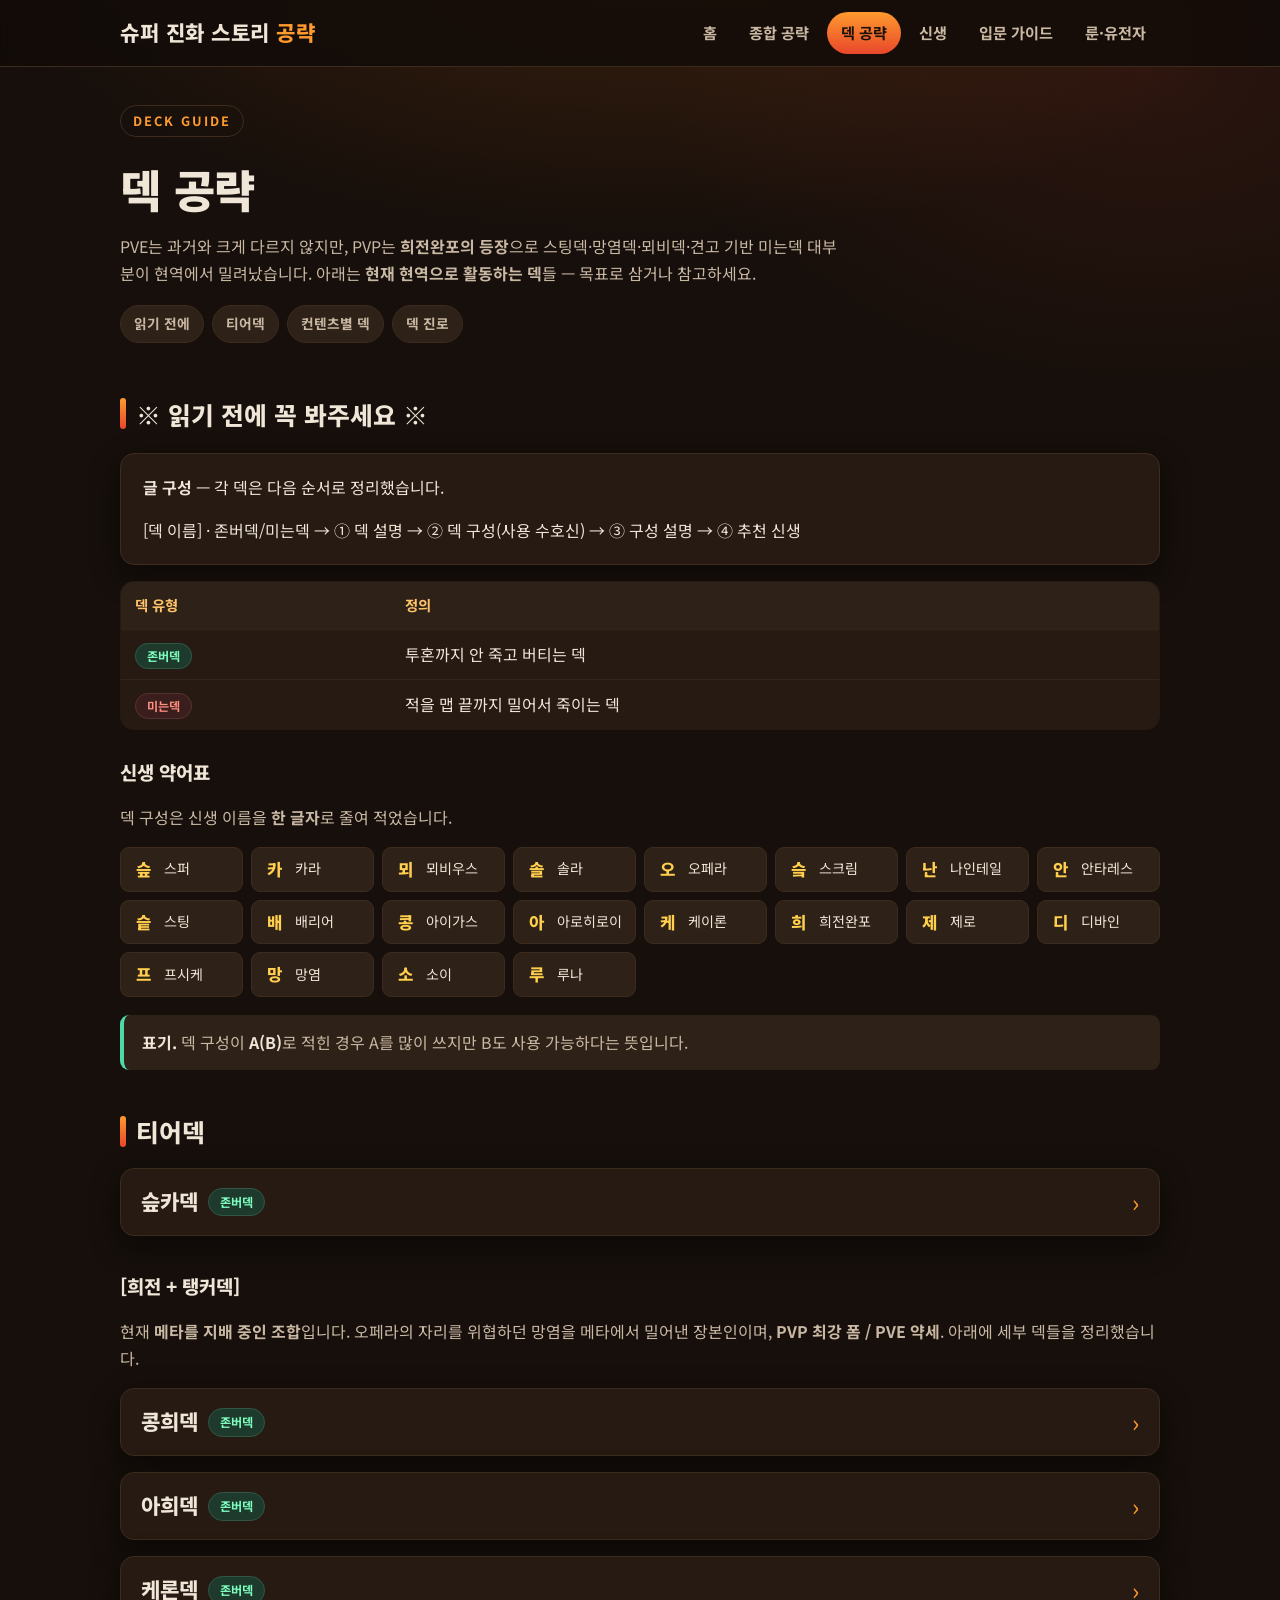
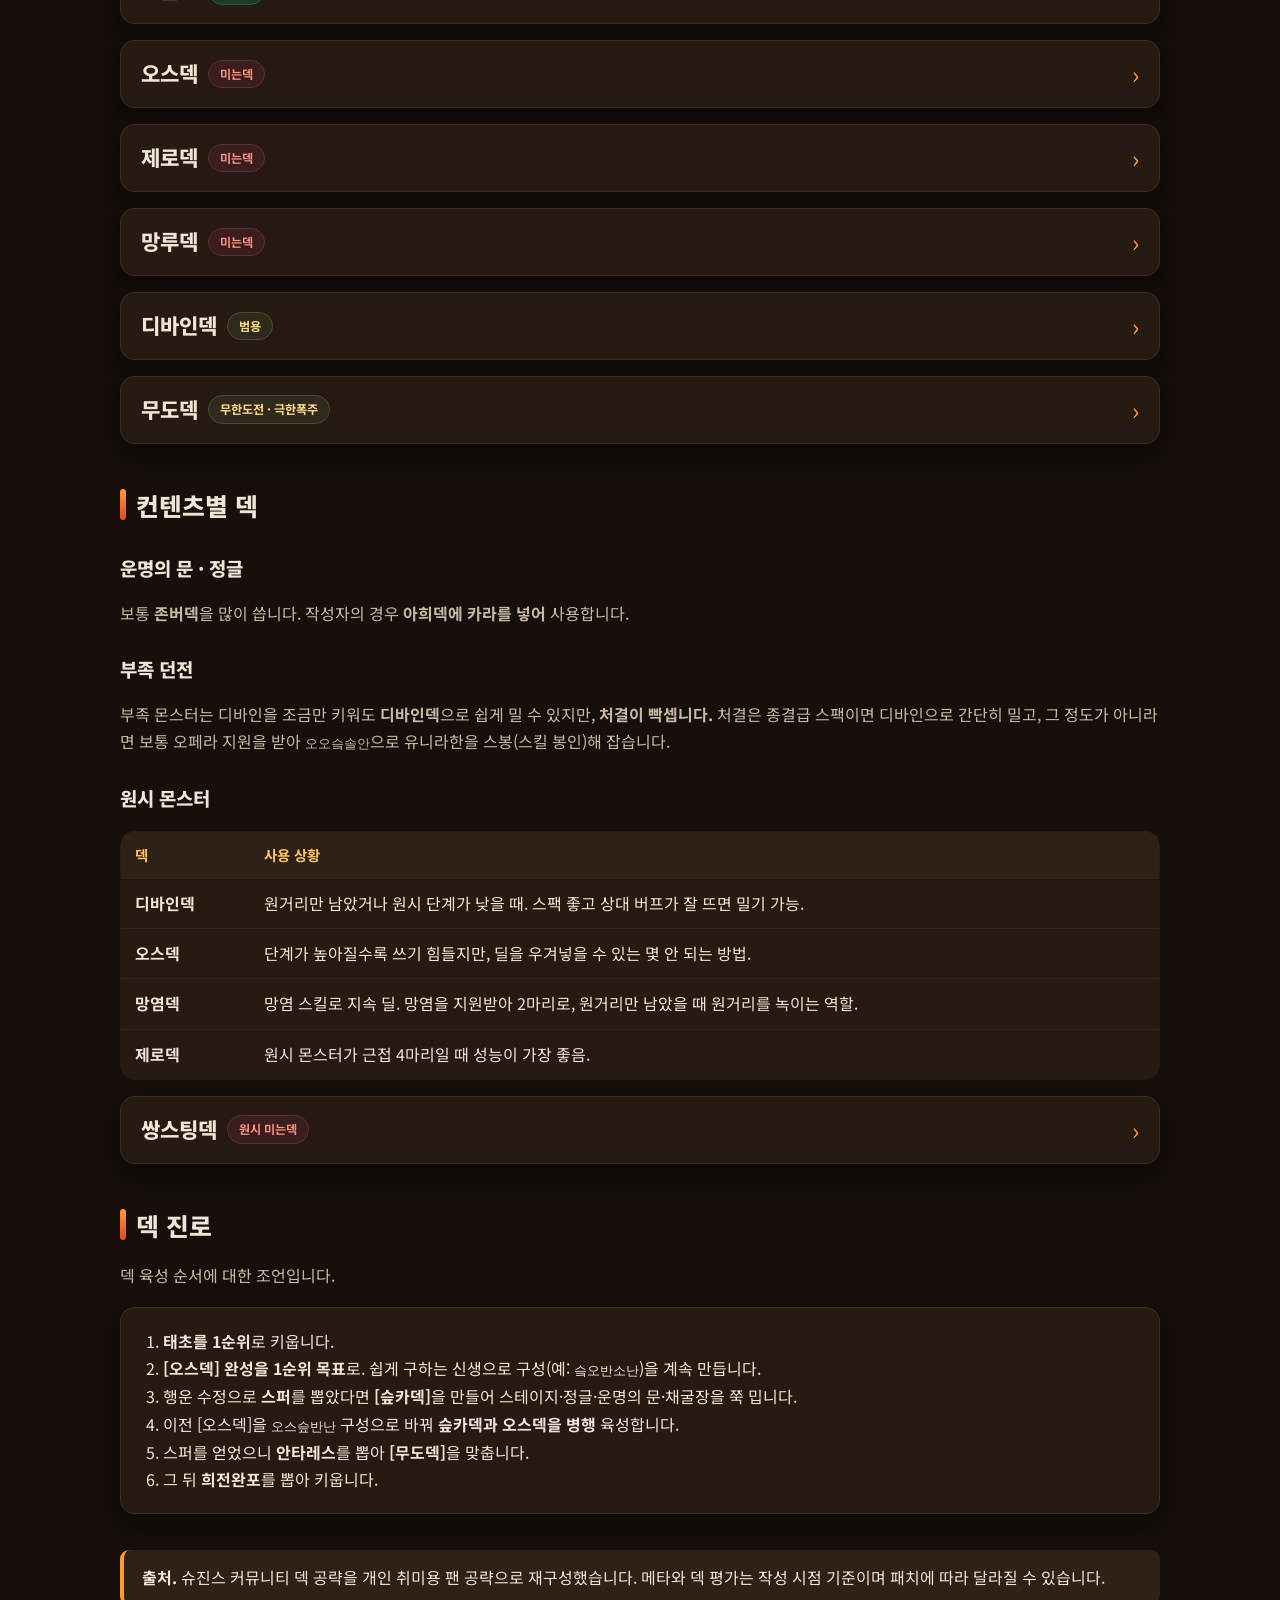
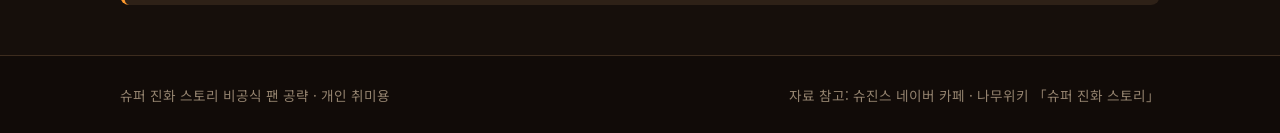
==== commit 490bdf66: "수호신 페이지 제거, 전체 세팅표(태초·신생) 추가 - guardian.html 삭제 및 전 페이지 네비/index 카드에서 수호신 제거 - 신생 페이지에 태초 6종 + 신생 33" ====
--- a/deck.html
+++ b/deck.html
@@ -22,7 +22,6 @@
         <a href="deck.html" aria-current="page">덱 공략</a>
         <a href="sinsaeng.html">신생</a>
         <a href="guide.html">입문 가이드</a>
-        <a href="guardian.html">수호신</a>
         <a href="rune-gene.html">룬·유전자</a>
       </nav>
     </div>
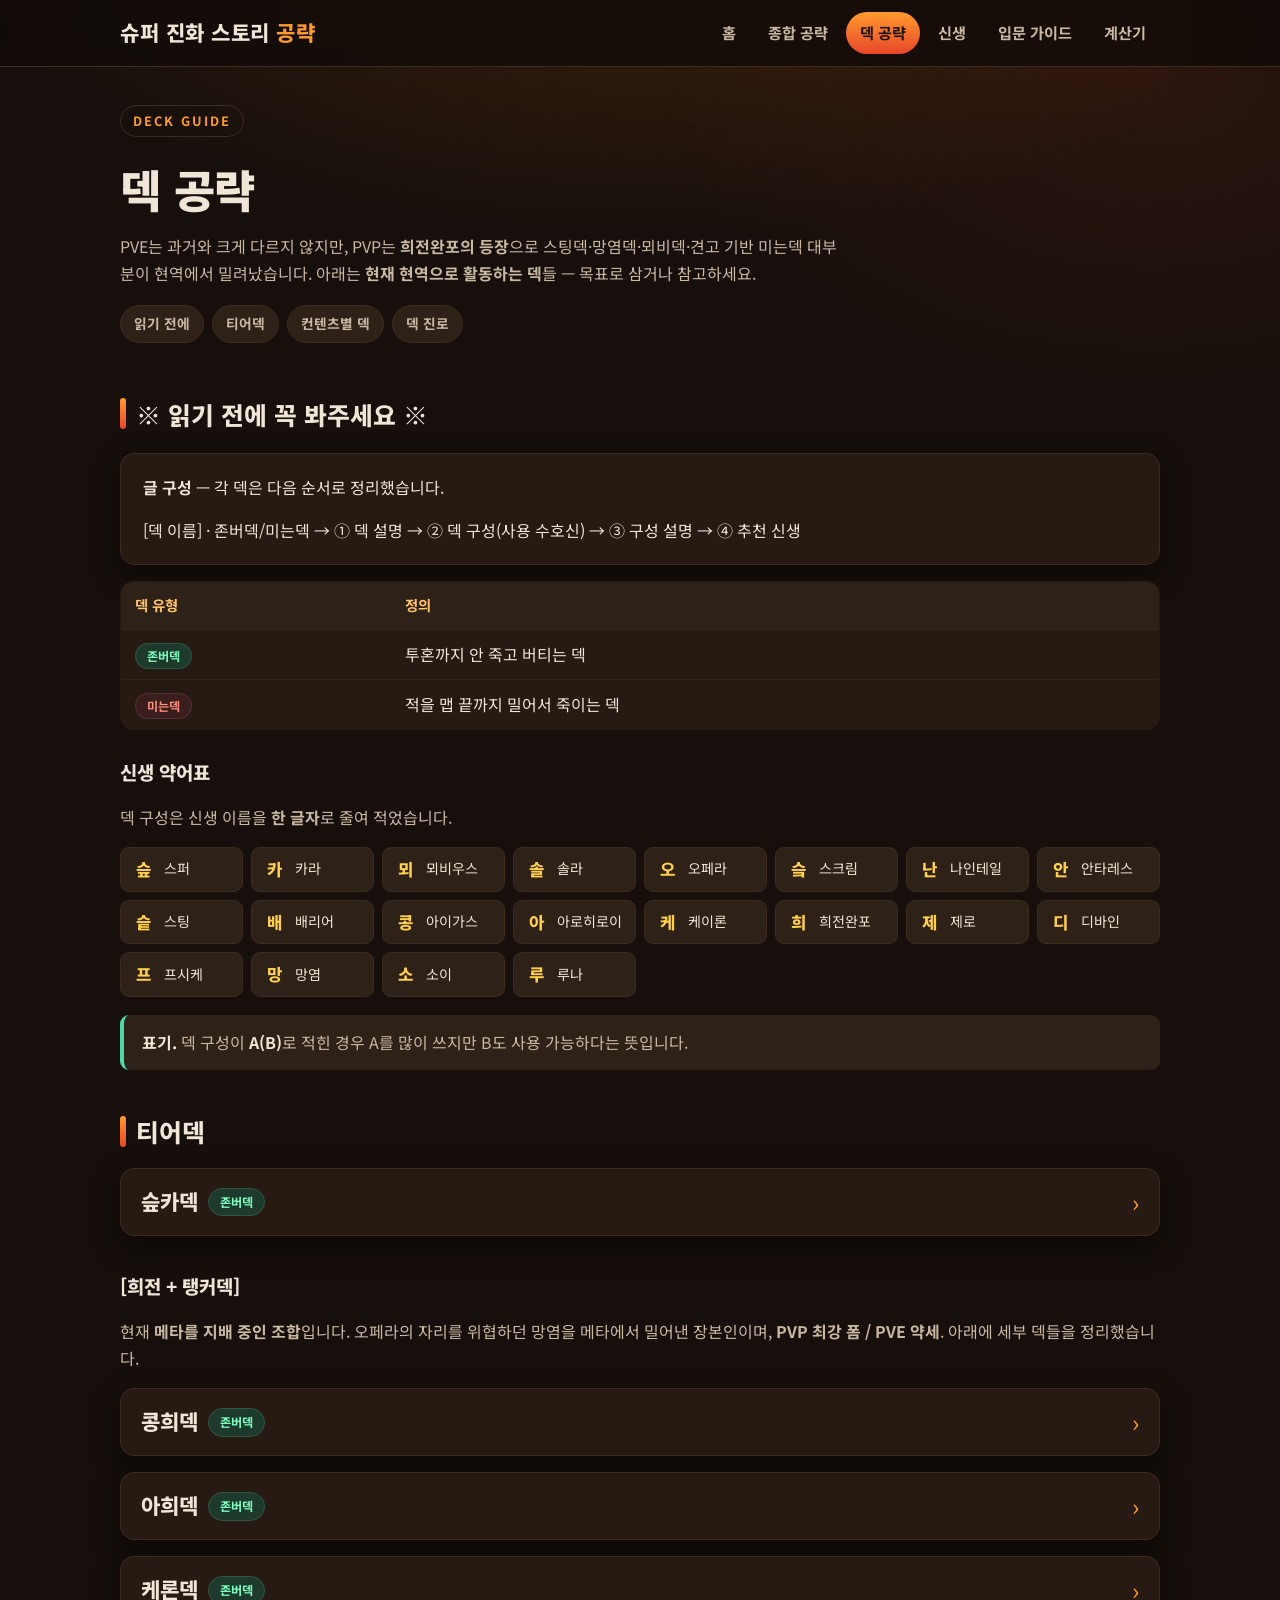
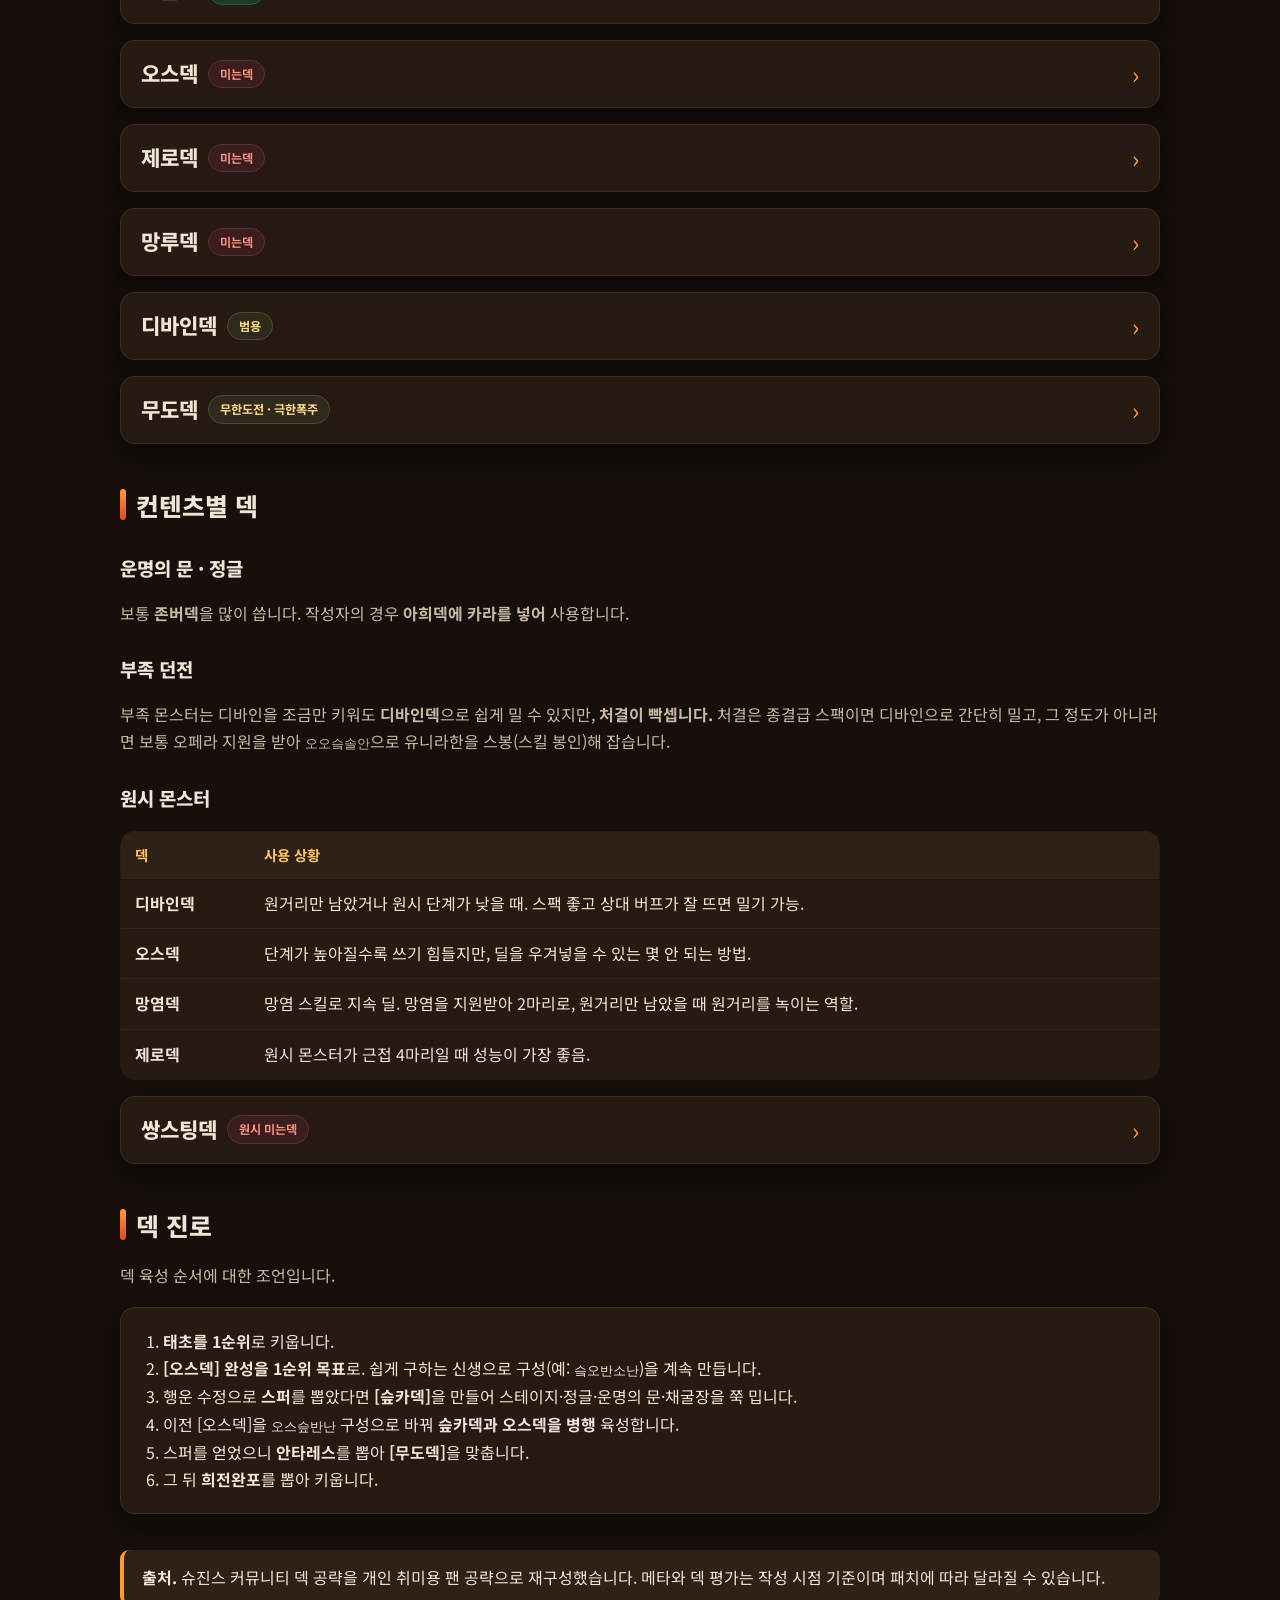
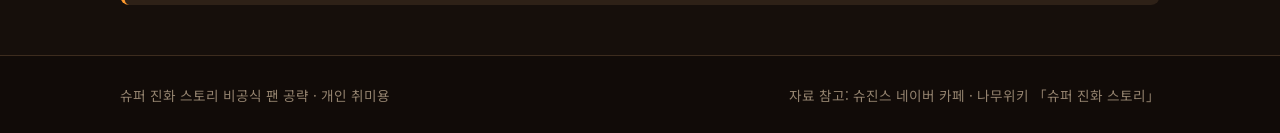
==== commit 25cc8e43: "룬·유전자 페이지 → 소모량 계산기로 교체 - 강화 계산기(골드·강화포자, 0→45), 식량 계산기(경험치→스테이크/양고기/배추, 1→100) - 원본 소모량 표 3종 이미지 첨부" ====
--- a/deck.html
+++ b/deck.html
@@ -22,7 +22,7 @@
         <a href="deck.html" aria-current="page">덱 공략</a>
         <a href="sinsaeng.html">신생</a>
         <a href="guide.html">입문 가이드</a>
-        <a href="rune-gene.html">룬·유전자</a>
+        <a href="calculator.html">계산기</a>
       </nav>
     </div>
   </header>
--- a/assets/style.css
+++ b/assets/style.css
@@ -389,8 +389,13 @@
   display: flex; flex-direction: column; transition: transform .15s, border-color .15s;
 }
 .sinsaeng-card:hover { transform: translateY(-4px); border-color: var(--amber); }
-.sinsaeng-card img {
-  width: 100%; aspect-ratio: 1 / 1; object-fit: cover; display: block; background: #efe6cf;
+.sinsaeng-card img,
+.sinsaeng-card .card-noimg {
+  width: 100%; aspect-ratio: 3 / 2; object-fit: cover; display: block; background: #2a1d14;
+}
+.sinsaeng-card .card-noimg {
+  display: flex; align-items: center; justify-content: center;
+  color: var(--ink-mut); font-weight: 800; font-size: 1.1rem; border-bottom: 1px solid var(--line);
 }
 .sinsaeng-card .nm { padding: 8px 6px 4px; font-weight: 800; font-size: .98rem; }
 .sinsaeng-card .badges {
@@ -410,8 +415,8 @@
   background: linear-gradient(90deg, var(--panel-2), transparent);
 }
 .modal-head img {
-  width: 62px; height: 62px; object-fit: cover; border-radius: var(--radius-sm);
-  border: 1px solid var(--line); flex: none; background: #efe6cf;
+  width: 104px; height: 64px; object-fit: cover; border-radius: var(--radius-sm);
+  border: 1px solid var(--line); flex: none; background: #2a1d14;
 }
 .modal-head h3 { margin: 0; font-family: var(--head); font-weight: 800; font-size: 1.4rem; }
 .modal-head .sub { color: var(--ink-mut); font-size: .85rem; }
@@ -425,6 +430,29 @@
 .modal-body h4 {
   font-family: var(--head); font-weight: 800; font-size: 1.05rem; margin: 20px 0 6px;
 }
+
+/* ---------- 계산기 ---------- */
+.calc {
+  background: var(--panel); border: 1px solid var(--line); border-radius: var(--radius);
+  padding: 20px 22px; margin-top: 18px; box-shadow: var(--shadow);
+}
+.calc h3 { margin-top: 0; }
+.calc-row { display: flex; flex-wrap: wrap; gap: 14px; align-items: flex-end; margin: 14px 0 18px; }
+.calc-field { display: flex; flex-direction: column; gap: 5px; }
+.calc-field label { font-size: .84rem; color: var(--ink-soft); font-weight: 700; }
+.calc-field input {
+  width: 120px; padding: 9px 11px; border-radius: 9px;
+  border: 1px solid var(--line); background: var(--bg-2); color: var(--ink);
+  font-size: 1rem; font-family: var(--body);
+}
+.calc-field input:focus { outline: 2px solid var(--amber); border-color: var(--amber); }
+.calc-result { display: grid; gap: 12px; grid-template-columns: repeat(auto-fit, minmax(155px, 1fr)); }
+.calc-out { background: var(--panel-2); border: 1px solid var(--line); border-radius: var(--radius-sm); padding: 14px 16px; }
+.calc-out .k { font-size: .82rem; color: var(--ink-mut); }
+.calc-out .v { font-family: var(--head); font-weight: 800; font-size: 1.45rem; color: var(--gold); margin-top: 3px; line-height: 1.2; }
+.calc-out .v small { font-size: .82rem; color: var(--ink-soft); font-weight: 400; }
+.calc-note { margin-top: 12px; color: var(--ink-mut); font-size: .85rem; }
+.calc-err { color: var(--ember); font-weight: 700; }
 
 /* ---------- 접기/펼치기 ---------- */
 .accordion { margin: 14px 0; border: 1px solid var(--line); border-radius: var(--radius); overflow: hidden; }
